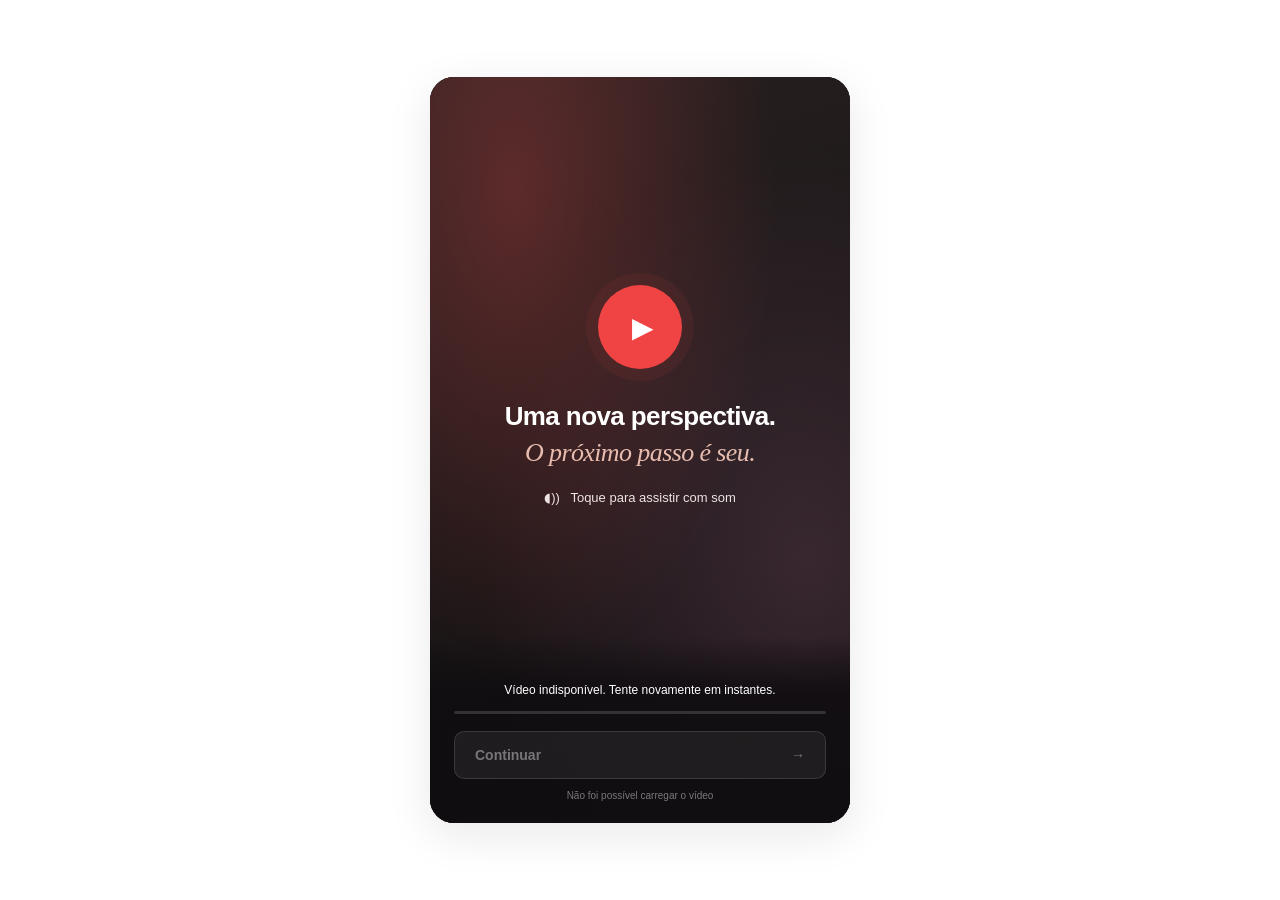
==== index.html @ a16fc9b2 "Add responsive VSL with video and halfway continuation gate" ====
<!doctype html>
<html lang="pt-BR">
<head>
  <meta charset="utf-8">
  <meta name="viewport" content="width=device-width, initial-scale=1, viewport-fit=cover">
  <meta name="theme-color" content="#ffffff">
  <title>Assista para continuar</title>
  <link rel="stylesheet" href="styles.css">
</head>
<body>
  <main class="player" aria-label="Apresentação em vídeo">
    <video id="video" playsinline preload="metadata" disablepictureinpicture disableremoteplayback aria-label="Vídeo de apresentação"></video>
    <button id="cover" class="cover" type="button" aria-label="Assistir ao vídeo com som">
      <span class="play-icon" aria-hidden="true">▶</span>
      <span class="headline">Uma nova perspectiva.<br><em>O próximo passo é seu.</em></span>
      <span class="sound">◖)) &nbsp; Toque para assistir com som</span>
    </button>
    <button id="pause" class="pause" type="button" aria-label="Pausar vídeo" hidden>Ⅱ</button>
    <div class="bottom">
      <p id="status" role="status">Assista a 50% do vídeo para continuar</p>
      <div class="progress" role="progressbar" aria-label="Progresso para liberar a continuação" aria-valuemin="0" aria-valuemax="100" aria-valuenow="0"><span id="progress"></span></div>
      <button id="continue" class="continue" disabled>Continuar <span aria-hidden="true">→</span></button>
      <span id="hint" class="hint">Seu próximo passo será liberado aqui</span>
    </div>
  </main>
  <script src="config.js"></script>
  <script type="module" src="app.js"></script>
</body>
</html>
---- styles.css ----
* { box-sizing: border-box; }
:root { font-family: Arial, Helvetica, sans-serif; color-scheme: light; }
body { margin: 0; min-height: 100svh; background: #fff; display: grid; place-items: center; padding: 28px; }
button { font: inherit; cursor: pointer; -webkit-tap-highlight-color: transparent; }
button:focus-visible { outline: 3px solid #ffcc86; outline-offset: 4px; }
.player { position: relative; isolation: isolate; width: min(420px, calc((100svh - 56px) * 9 / 16)); aspect-ratio: 9 / 16; overflow: hidden; border-radius: 24px; background: #171415; box-shadow: 0 12px 45px #24141918; }
video { width: 100%; height: 100%; display: block; object-fit: contain; background: #151214; }
.cover { position: absolute; inset: 0; border: 0; width: 100%; color: white; background: radial-gradient(ellipse at 20% 15%, #a63b3b70, transparent 55%), radial-gradient(ellipse at 90% 65%, #63405270, transparent 60%), linear-gradient(160deg, #272020, #100e10); display: flex; align-items: center; justify-content: center; flex-direction: column; padding: 30px 24px 140px; }
.play-icon { display: grid; place-items: center; padding-left: 5px; width: 84px; height: 84px; border-radius: 50%; background: #f04444; box-shadow: 0 0 0 12px #f0444412; font-size: 28px; margin-bottom: 30px; }
.headline { font-size: clamp(20px, 2.5vw, 26px); font-weight: 700; line-height: 1.35; letter-spacing: -.6px; }
.headline em { font-family: Georgia, serif; color: #e8bcae; font-weight: 400; }
.sound { margin-top: 20px; font-size: 13px; color: #eee5e3; }
.bottom { position: absolute; bottom: 0; width: 100%; padding: 44px 24px 22px; background: linear-gradient(transparent, #100d10eb 30%); color: white; text-align: center; }
#status { font-size: 12px; margin: 0 0 12px; line-height: 1.5; }
.progress { height: 3px; background: #ffffff26; border-radius: 8px; margin-bottom: 17px; overflow: hidden; }
.progress span { display: block; height: 100%; width: 0; background: #f55d57; transition: width .2s; }
.continue { width: 100%; border: 1px solid #ffffff20; border-radius: 10px; padding: 15px 20px; background: #fff; color: #21191b; font-size: 14px; font-weight: 700; display: flex; align-items: center; justify-content: space-between; }
.continue:disabled { background: #ffffff10; color: #ffffff65; cursor: not-allowed; }
.continue:not(:disabled):hover { background: #ffe4da; }
.hint { display: block; margin-top: 11px; color: #ffffff70; font-size: 10px; }
.pause { position: absolute; top: 18px; right: 18px; border: 1px solid #ffffff40; border-radius: 50%; width: 38px; height: 38px; background: #0006; color: white; }
[hidden] { display: none !important; }
@media (max-width: 600px) {
  body { padding: 0; background: #151214; }
  .player { width: 100%; height: 100svh; aspect-ratio: auto; border-radius: 0; box-shadow: none; }
  .bottom { padding-bottom: max(22px, env(safe-area-inset-bottom)); }
  .headline { font-size: 26px; }
}
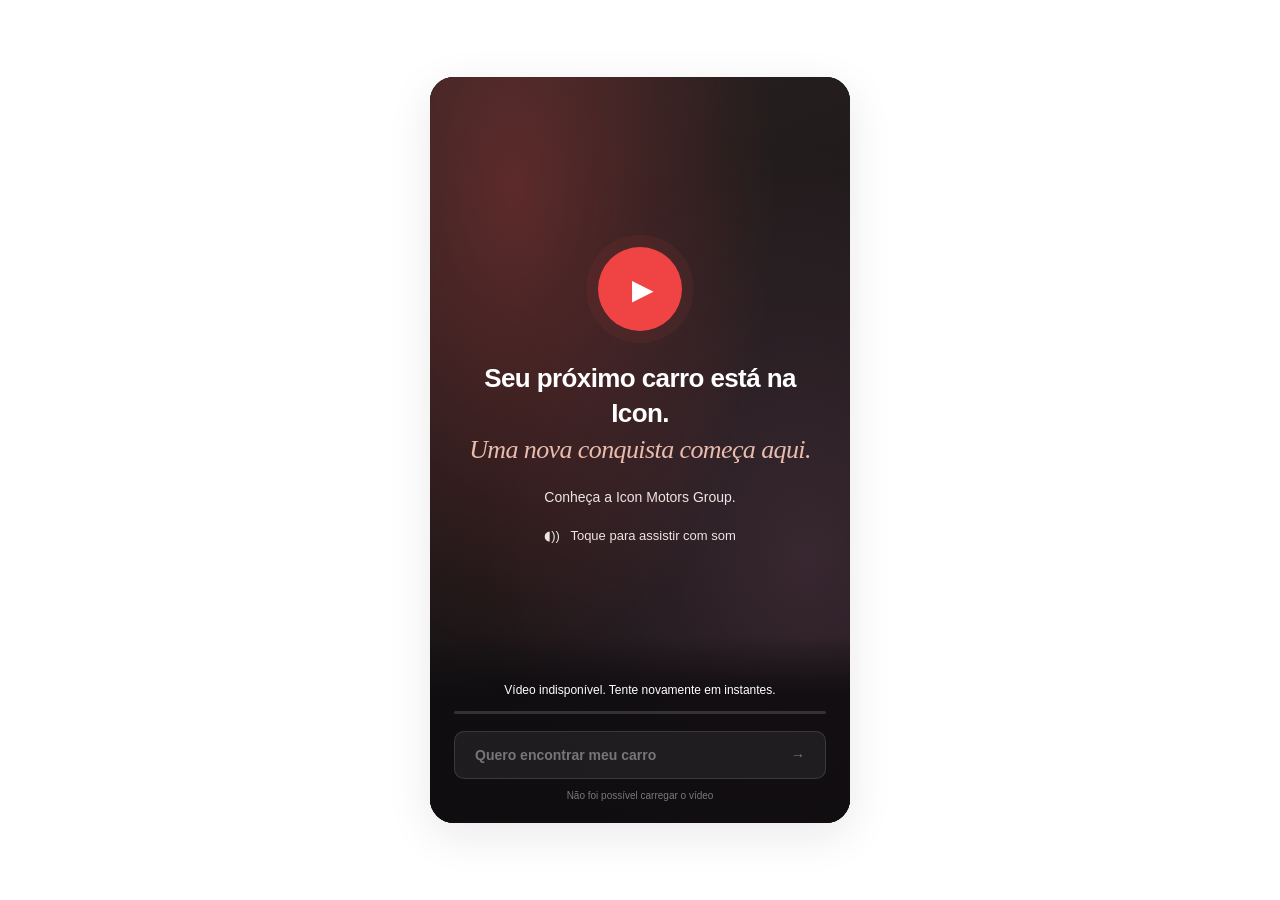
==== commit ad293557: "Update VSL copy for Icon Motors Group" ====
--- a/index.html
+++ b/index.html
@@ -4,7 +4,7 @@
   <meta charset="utf-8">
   <meta name="viewport" content="width=device-width, initial-scale=1, viewport-fit=cover">
   <meta name="theme-color" content="#ffffff">
-  <title>Assista para continuar</title>
+  <title>Icon Motors Group | Seu próximo carro está na Icon</title>
   <link rel="stylesheet" href="styles.css">
 </head>
 <body>
@@ -12,15 +12,16 @@
     <video id="video" playsinline preload="metadata" disablepictureinpicture disableremoteplayback aria-label="Vídeo de apresentação"></video>
     <button id="cover" class="cover" type="button" aria-label="Assistir ao vídeo com som">
       <span class="play-icon" aria-hidden="true">▶</span>
-      <span class="headline">Uma nova perspectiva.<br><em>O próximo passo é seu.</em></span>
+      <span class="headline">Seu próximo carro está na Icon.<br><em>Uma nova conquista começa aqui.</em></span>
+      <span class="intro">Conheça a Icon Motors Group.</span>
       <span class="sound">◖)) &nbsp; Toque para assistir com som</span>
     </button>
     <button id="pause" class="pause" type="button" aria-label="Pausar vídeo" hidden>Ⅱ</button>
     <div class="bottom">
-      <p id="status" role="status">Assista a 50% do vídeo para continuar</p>
-      <div class="progress" role="progressbar" aria-label="Progresso para liberar a continuação" aria-valuemin="0" aria-valuemax="100" aria-valuenow="0"><span id="progress"></span></div>
-      <button id="continue" class="continue" disabled>Continuar <span aria-hidden="true">→</span></button>
-      <span id="hint" class="hint">Seu próximo passo será liberado aqui</span>
+      <p id="status" role="status">Assista à metade do vídeo para liberar o próximo passo.</p>
+      <div class="progress" role="progressbar" aria-label="Progresso do vídeo" aria-valuemin="0" aria-valuemax="100" aria-valuenow="0"><span id="progress"></span></div>
+      <button id="continue" class="continue" disabled>Quero encontrar meu carro <span aria-hidden="true">→</span></button>
+      <span id="hint" class="hint">Continue para falar com a nossa equipe.</span>
     </div>
   </main>
   <script src="config.js"></script>
--- a/styles.css
+++ b/styles.css
@@ -9,14 +9,15 @@
 .play-icon { display: grid; place-items: center; padding-left: 5px; width: 84px; height: 84px; border-radius: 50%; background: #f04444; box-shadow: 0 0 0 12px #f0444412; font-size: 28px; margin-bottom: 30px; }
 .headline { font-size: clamp(20px, 2.5vw, 26px); font-weight: 700; line-height: 1.35; letter-spacing: -.6px; }
 .headline em { font-family: Georgia, serif; color: #e8bcae; font-weight: 400; }
+.intro { margin-top: 20px; font-size: 14px; line-height: 1.5; color: #eee5e3; }
 .sound { margin-top: 20px; font-size: 13px; color: #eee5e3; }
 .bottom { position: absolute; bottom: 0; width: 100%; padding: 44px 24px 22px; background: linear-gradient(transparent, #100d10eb 30%); color: white; text-align: center; }
 #status { font-size: 12px; margin: 0 0 12px; line-height: 1.5; }
 .progress { height: 3px; background: #ffffff26; border-radius: 8px; margin-bottom: 17px; overflow: hidden; }
-.progress span { display: block; height: 100%; width: 0; background: #f55d57; transition: width .2s; }
-.continue { width: 100%; border: 1px solid #ffffff20; border-radius: 10px; padding: 15px 20px; background: #fff; color: #21191b; font-size: 14px; font-weight: 700; display: flex; align-items: center; justify-content: space-between; }
-.continue:disabled { background: #ffffff10; color: #ffffff65; cursor: not-allowed; }
-.continue:not(:disabled):hover { background: #ffe4da; }
+.progress span { display: block; height: 100%; width: 0; background: #f55d57; transition: width .1s linear; }
+.continue { width: 100%; border: 1px solid #ffffff20; border-radius: 10px; padding: 15px 20px; background: #25d366; color: #072d15; box-shadow: 0 4px 22px #25d36645; font-size: 14px; font-weight: 700; display: flex; align-items: center; justify-content: space-between; }
+.continue:disabled { background: #ffffff10; color: #ffffff65; box-shadow: none; cursor: not-allowed; }
+.continue:not(:disabled):hover { background: #49e682; }
 .hint { display: block; margin-top: 11px; color: #ffffff70; font-size: 10px; }
 .pause { position: absolute; top: 18px; right: 18px; border: 1px solid #ffffff40; border-radius: 50%; width: 38px; height: 38px; background: #0006; color: white; }
 [hidden] { display: none !important; }
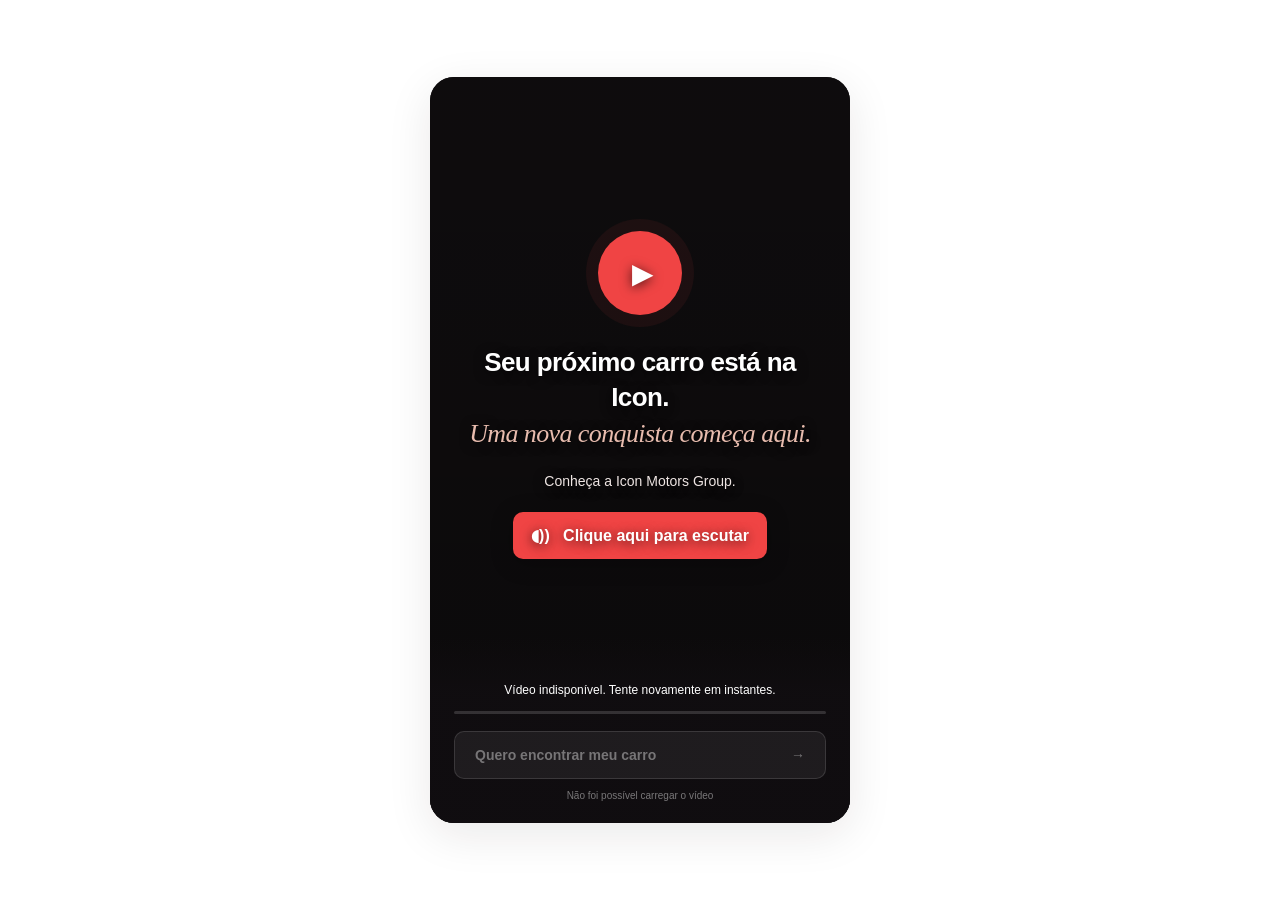
==== commit 05af588a: "Add muted autoplay preview with click to restart with sound" ====
--- a/index.html
+++ b/index.html
@@ -9,12 +9,12 @@
 </head>
 <body>
   <main class="player" aria-label="Apresentação em vídeo">
-    <video id="video" playsinline preload="metadata" disablepictureinpicture disableremoteplayback aria-label="Vídeo de apresentação"></video>
-    <button id="cover" class="cover" type="button" aria-label="Assistir ao vídeo com som">
+    <video id="video" playsinline autoplay muted preload="auto" disablepictureinpicture disableremoteplayback aria-label="Vídeo de apresentação"></video>
+    <button id="cover" class="cover preview" type="button" aria-label="Assistir ao vídeo com som">
       <span class="play-icon" aria-hidden="true">▶</span>
       <span class="headline">Seu próximo carro está na Icon.<br><em>Uma nova conquista começa aqui.</em></span>
       <span class="intro">Conheça a Icon Motors Group.</span>
-      <span class="sound">◖)) &nbsp; Toque para assistir com som</span>
+      <span class="sound">◖)) &nbsp; Clique aqui para escutar</span>
     </button>
     <button id="pause" class="pause" type="button" aria-label="Pausar vídeo" hidden>Ⅱ</button>
     <div class="bottom">
--- a/styles.css
+++ b/styles.css
@@ -27,3 +27,6 @@
   .bottom { padding-bottom: max(22px, env(safe-area-inset-bottom)); }
   .headline { font-size: 26px; }
 }
+
+.cover.preview { background: linear-gradient(#0005, #0007); text-shadow: 0 2px 12px #000a; }
+.cover.preview .sound { background: #f04444; color: #fff; border-radius: 10px; padding: 14px 18px; font-size: 16px; font-weight: 700; box-shadow: 0 4px 22px #0004; }
